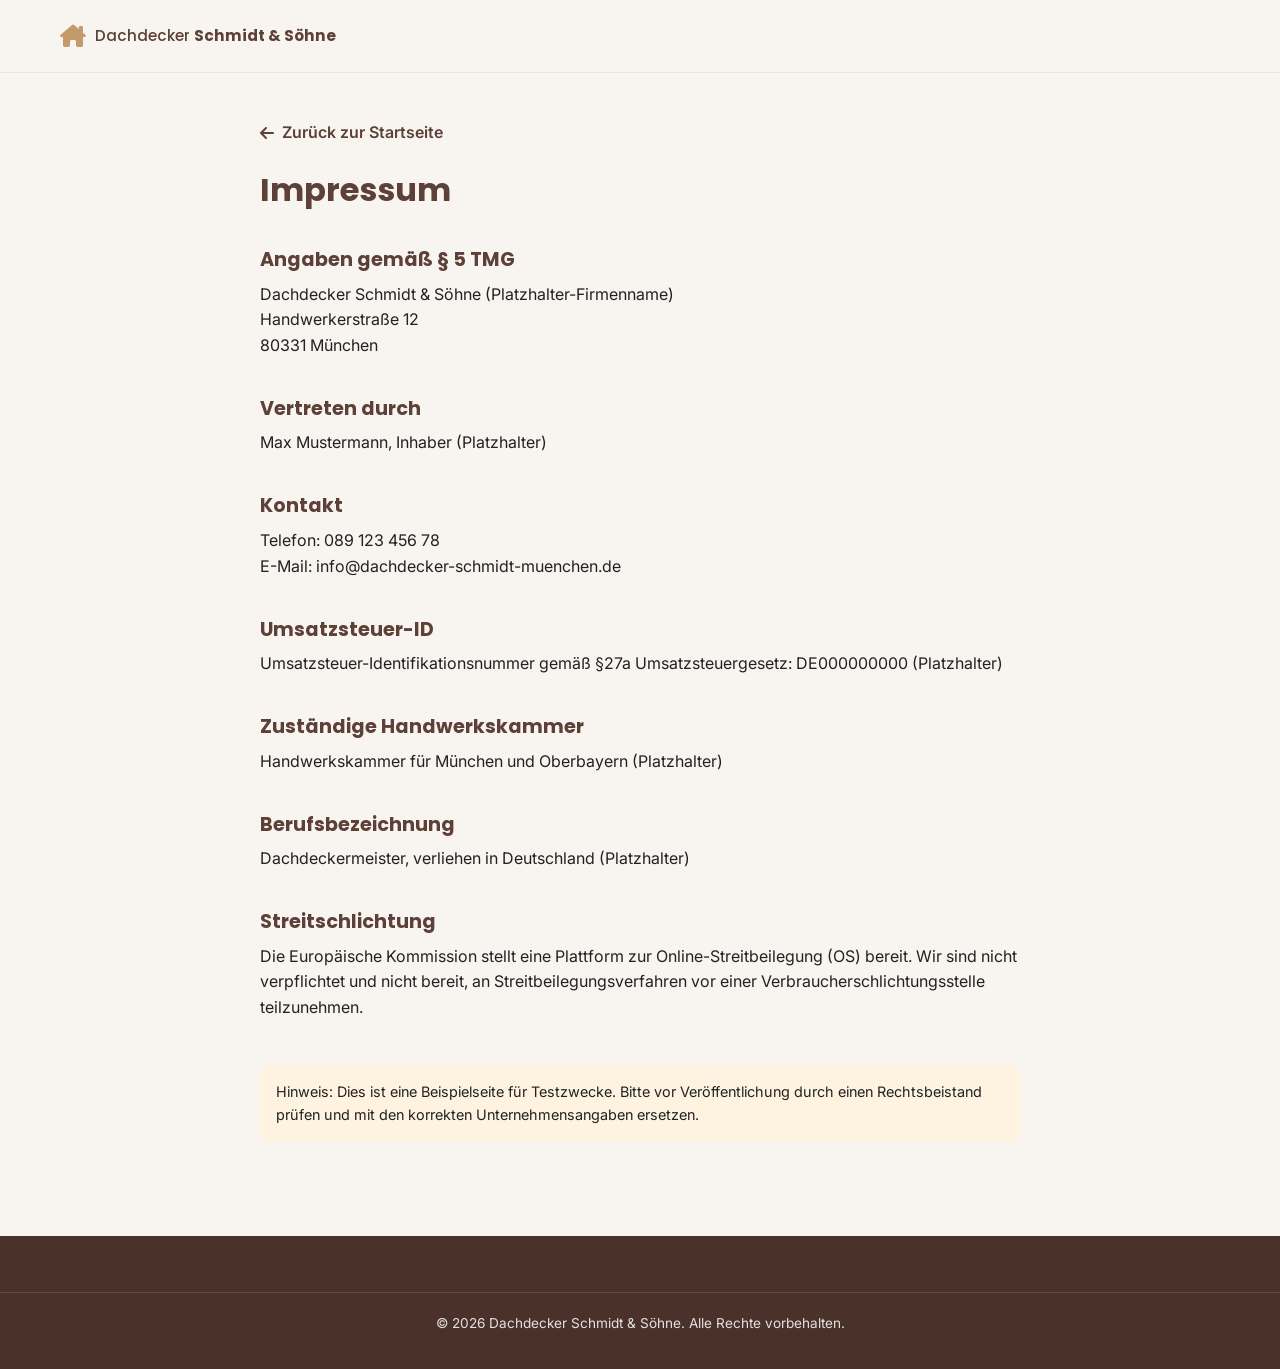
==== impressum.html @ e8b22200 "Add roofing company landing page (demo) Mobile-first landing page for a fictional roofing business w" ====
<!DOCTYPE html>
<!--
  Platzhalter-Seite. Inhalte gemäß § 5 TMG vor Live-Schaltung durch einen
  Rechtsbeistand prüfen und mit den echten Unternehmensdaten befüllen.
-->
<html lang="de">
<head>
<meta charset="UTF-8">
<meta name="viewport" content="width=device-width, initial-scale=1.0">
<title>Impressum | Dachdecker Schmidt &amp; Söhne</title>
<meta name="robots" content="noindex, follow">
<link rel="icon" href="data:image/svg+xml,%3Csvg xmlns='http://www.w3.org/2000/svg' viewBox='0 0 100 100'%3E%3Crect width='100' height='100' rx='20' fill='%235D4037'/%3E%3Cpath d='M20 55 L50 30 L80 55' stroke='%23C49A6C' stroke-width='7' fill='none' stroke-linecap='round' stroke-linejoin='round'/%3E%3Crect x='32' y='55' width='36' height='24' fill='%23F8F5F1'/%3E%3C/svg%3E">
<link href="https://fonts.googleapis.com/css2?family=Poppins:wght@500;600;700&amp;family=Inter:wght@400;500;600&amp;display=swap" rel="stylesheet">
<link rel="stylesheet" href="https://cdnjs.cloudflare.com/ajax/libs/font-awesome/6.5.1/css/all.min.css" integrity="sha512-DTOQO9RWCH3ppGqcWaEA1BIZOC6xxalwEsw9c2QQeAIftl+Vegovlnee1c9QX4TctnWMn13TZye+giMm8e2LwA==" crossorigin="anonymous" referrerpolicy="no-referrer">
<link rel="stylesheet" href="css/style.css">
<style>
  .legal-main { padding: 48px 0 80px; max-width: 760px; }
  .legal-main h2 { margin-top: 2em; font-size: 1.2rem; }
  .legal-main a.back { display:inline-flex; align-items:center; gap:8px; margin-bottom:24px; font-weight:600; color: var(--color-primary); }
</style>
</head>
<body>
<header class="site-header">
  <div class="container header-inner">
    <a href="index.html" class="logo">
      <i class="fa-solid fa-house-chimney" aria-hidden="true"></i>
      <span>Dachdecker <strong>Schmidt &amp; Söhne</strong></span>
    </a>
  </div>
</header>

<main class="container legal-main">
  <a class="back" href="index.html"><i class="fa-solid fa-arrow-left" aria-hidden="true"></i> Zurück zur Startseite</a>
  <h1>Impressum</h1>

  <h2>Angaben gemäß § 5 TMG</h2>
  <p>
    Dachdecker Schmidt &amp; Söhne (Platzhalter-Firmenname)<br>
    Handwerkerstraße 12<br>
    80331 München
  </p>

  <h2>Vertreten durch</h2>
  <p>Max Mustermann, Inhaber (Platzhalter)</p>

  <h2>Kontakt</h2>
  <p>
    Telefon: 089 123 456 78<br>
    E-Mail: info@dachdecker-schmidt-muenchen.de
  </p>

  <h2>Umsatzsteuer-ID</h2>
  <p>Umsatzsteuer-Identifikationsnummer gemäß §27a Umsatzsteuergesetz: DE000000000 (Platzhalter)</p>

  <h2>Zuständige Handwerkskammer</h2>
  <p>Handwerkskammer für München und Oberbayern (Platzhalter)</p>

  <h2>Berufsbezeichnung</h2>
  <p>Dachdeckermeister, verliehen in Deutschland (Platzhalter)</p>

  <h2>Streitschlichtung</h2>
  <p>
    Die Europäische Kommission stellt eine Plattform zur Online-Streitbeilegung (OS) bereit.
    Wir sind nicht verpflichtet und nicht bereit, an Streitbeilegungsverfahren vor einer
    Verbraucherschlichtungsstelle teilzunehmen.
  </p>

  <p style="margin-top:3em; padding:16px; background:#fdf3e0; border-radius:8px; font-size:0.9rem;">
    Hinweis: Dies ist eine Beispielseite für Testzwecke. Bitte vor Veröffentlichung durch
    einen Rechtsbeistand prüfen und mit den korrekten Unternehmensangaben ersetzen.
  </p>
</main>

<footer class="site-footer">
  <div class="footer-bottom">
    <div class="container">
      <p>&copy; <span id="year"></span> Dachdecker Schmidt &amp; Söhne. Alle Rechte vorbehalten.</p>
    </div>
  </div>
</footer>
<script>document.getElementById('year').textContent = new Date().getFullYear();</script>
</body>
</html>
---- css/style.css ----
/* ==========================================================================
   Dachdecker Schmidt & Söhne – Landingpage Styles
   Mobile First
   ========================================================================== */

:root {
  --color-primary: #5D4037;
  --color-primary-dark: #4A322A;
  --color-secondary: #A1887F;
  --color-bg: #F8F5F1;
  --color-accent: #C49A6C;
  --color-text: #222222;
  --color-white: #FFFFFF;
  --color-whatsapp: #25D366;

  --font-heading: 'Poppins', sans-serif;
  --font-body: 'Inter', sans-serif;

  --radius-sm: 10px;
  --radius-md: 16px;
  --radius-lg: 24px;

  --shadow-sm: 0 2px 10px rgba(93, 64, 55, 0.08);
  --shadow-md: 0 10px 30px rgba(93, 64, 55, 0.12);
  --shadow-lg: 0 20px 50px rgba(93, 64, 55, 0.18);

  --header-height: 72px;
}

* { box-sizing: border-box; }

html {
  scroll-behavior: smooth;
  scroll-padding-top: calc(var(--header-height) + 12px);
}

body {
  margin: 0;
  font-family: var(--font-body);
  color: var(--color-text);
  background: var(--color-bg);
  line-height: 1.6;
  -webkit-font-smoothing: antialiased;
}

h1, h2, h3, h4 {
  font-family: var(--font-heading);
  color: var(--color-primary);
  line-height: 1.25;
  margin: 0 0 0.5em;
}

p { margin: 0 0 1em; }
a { color: inherit; text-decoration: none; }
img { max-width: 100%; display: block; }
button { font-family: inherit; cursor: pointer; }
ul { list-style: none; margin: 0; padding: 0; }

.container {
  width: 100%;
  max-width: 1200px;
  margin: 0 auto;
  padding: 0 20px;
}

.skip-link {
  position: absolute;
  left: -999px;
  top: 0;
  background: var(--color-primary);
  color: var(--color-white);
  padding: 12px 20px;
  z-index: 2000;
  border-radius: 0 0 8px 0;
}
.skip-link:focus { left: 0; }

/* ---------- Buttons ---------- */
.btn {
  display: inline-flex;
  align-items: center;
  justify-content: center;
  gap: 10px;
  font-family: var(--font-heading);
  font-weight: 600;
  font-size: 0.95rem;
  padding: 14px 22px;
  border-radius: 50px;
  border: none;
  transition: transform 0.2s ease, box-shadow 0.2s ease, background 0.2s ease;
  white-space: nowrap;
}
.btn:hover { transform: translateY(-2px); }
.btn:focus-visible { outline: 3px solid var(--color-accent); outline-offset: 2px; }

.btn-call {
  background: var(--color-primary);
  color: var(--color-white);
  box-shadow: var(--shadow-sm);
}
.btn-call:hover { background: var(--color-primary-dark); box-shadow: var(--shadow-md); }

.btn-whatsapp {
  background: var(--color-whatsapp);
  color: var(--color-white);
  box-shadow: var(--shadow-sm);
}
.btn-whatsapp:hover { background: #1eb856; box-shadow: var(--shadow-md); }

.btn-primary {
  background: var(--color-accent);
  color: var(--color-primary-dark);
  box-shadow: var(--shadow-sm);
}
.btn-primary:hover { background: #b3854f; box-shadow: var(--shadow-md); }

.btn-small { padding: 10px 18px; font-size: 0.85rem; }
.btn-large { padding: 16px 28px; font-size: 1rem; }
.btn-block { width: 100%; margin-bottom: 12px; }

/* ---------- Header ---------- */
.site-header {
  position: sticky;
  top: 0;
  z-index: 1000;
  background: rgba(248, 245, 241, 0.9);
  backdrop-filter: blur(10px);
  -webkit-backdrop-filter: blur(10px);
  box-shadow: 0 1px 0 rgba(93, 64, 55, 0.08);
  height: var(--header-height);
  display: flex;
  align-items: center;
}

.header-inner {
  display: flex;
  align-items: center;
  justify-content: space-between;
  gap: 16px;
}

.logo {
  display: flex;
  align-items: center;
  gap: 10px;
  font-family: var(--font-heading);
  font-weight: 500;
  color: var(--color-primary);
  font-size: 0.95rem;
  flex-shrink: 0;
}
.logo i { font-size: 1.4rem; color: var(--color-accent); }
.logo strong { font-weight: 700; }

.header-actions {
  display: flex;
  align-items: center;
  gap: 12px;
}

.header-actions .btn span { display: none; }

.nav-toggle {
  width: 40px;
  height: 40px;
  border: none;
  background: transparent;
  display: flex;
  flex-direction: column;
  justify-content: center;
  align-items: center;
  gap: 5px;
}
.nav-toggle span {
  display: block;
  width: 22px;
  height: 2px;
  background: var(--color-primary);
  border-radius: 2px;
  transition: transform 0.25s ease, opacity 0.25s ease;
}
.nav-toggle.is-open span:nth-child(1) { transform: translateY(7px) rotate(45deg); }
.nav-toggle.is-open span:nth-child(2) { opacity: 0; }
.nav-toggle.is-open span:nth-child(3) { transform: translateY(-7px) rotate(-45deg); }

.main-nav {
  position: fixed;
  top: var(--header-height);
  left: 0;
  right: 0;
  background: var(--color-white);
  box-shadow: var(--shadow-md);
  max-height: 0;
  overflow: hidden;
  transition: max-height 0.3s ease;
}
.main-nav.is-open { max-height: 400px; }
.main-nav ul { display: flex; flex-direction: column; padding: 8px 20px 16px; }
.main-nav a {
  display: block;
  padding: 14px 4px;
  font-weight: 500;
  border-bottom: 1px solid rgba(93,64,55,0.08);
}

/* ---------- Hero ---------- */
.hero {
  position: relative;
  padding: 64px 0 56px;
  overflow: hidden;
}

.hero-bg {
  position: absolute;
  inset: 0;
  background:
    radial-gradient(circle at 15% 20%, rgba(196, 154, 108, 0.35), transparent 45%),
    linear-gradient(135deg, var(--color-primary) 0%, var(--color-primary-dark) 55%, #3a2924 100%);
  z-index: 0;
}
.hero-bg::after {
  content: "";
  position: absolute;
  inset: 0;
  opacity: 0.12;
  background-image: repeating-linear-gradient(
    45deg,
    var(--color-accent) 0,
    var(--color-accent) 2px,
    transparent 2px,
    transparent 22px
  );
}

.hero-inner { position: relative; z-index: 1; }

.hero-content { max-width: 640px; color: var(--color-white); }

.hero .eyebrow {
  color: var(--color-accent);
  font-weight: 600;
  letter-spacing: 0.06em;
  text-transform: uppercase;
  font-size: 0.8rem;
  margin-bottom: 10px;
}

.hero h1 {
  color: var(--color-white);
  font-size: clamp(2rem, 6vw, 3.2rem);
  margin-bottom: 16px;
}

.hero-sub {
  color: rgba(255,255,255,0.88);
  font-size: 1.05rem;
  max-width: 540px;
}

.hero-buttons {
  display: flex;
  flex-direction: column;
  gap: 14px;
  margin: 28px 0 24px;
}

.hero-trust {
  display: flex;
  flex-direction: column;
  gap: 6px;
  color: var(--color-white);
  font-size: 0.95rem;
}

.stars { color: var(--color-accent); font-size: 1.1rem; letter-spacing: 2px; }

/* ---------- Sections (generic) ---------- */
.section { padding: 64px 0; }
.section-alt { background: var(--color-white); }

.eyebrow {
  color: var(--color-accent);
  font-weight: 600;
  letter-spacing: 0.06em;
  text-transform: uppercase;
  font-size: 0.8rem;
  margin-bottom: 8px;
}

.section-title { font-size: clamp(1.6rem, 4vw, 2.2rem); }
.section-sub { color: var(--color-secondary); max-width: 560px; }

.center { text-align: center; margin-left: auto; margin-right: auto; }

.grid { display: grid; gap: 24px; margin-top: 40px; }

/* ---------- Cards (generic) ---------- */
.card {
  background: var(--color-white);
  border-radius: var(--radius-md);
  padding: 28px 24px;
  box-shadow: var(--shadow-sm);
  transition: transform 0.25s ease, box-shadow 0.25s ease;
}
.card:hover { transform: translateY(-6px); box-shadow: var(--shadow-md); }

/* ---------- Services ---------- */
.grid-services { grid-template-columns: 1fr; }

.service-card { display: flex; flex-direction: column; }
.card-icon {
  width: 56px;
  height: 56px;
  border-radius: var(--radius-sm);
  background: linear-gradient(135deg, var(--color-accent), var(--color-secondary));
  color: var(--color-white);
  display: flex;
  align-items: center;
  justify-content: center;
  font-size: 1.4rem;
  margin-bottom: 18px;
}
.service-card h3 { font-size: 1.15rem; margin-bottom: 8px; }
.service-card p { color: var(--color-secondary); font-size: 0.95rem; flex-grow: 1; }
.card-link {
  color: var(--color-primary);
  font-weight: 600;
  font-size: 0.9rem;
  display: inline-flex;
  align-items: center;
  gap: 6px;
  margin-top: 12px;
  transition: gap 0.2s ease;
}
.card-link:hover { gap: 10px; color: var(--color-accent); }

/* ---------- Benefits ---------- */
.grid-benefits { grid-template-columns: 1fr; }
.benefit {
  background: var(--color-bg);
  border-radius: var(--radius-md);
  padding: 26px 22px;
  text-align: center;
}
.benefit i { font-size: 2rem; color: var(--color-accent); margin-bottom: 14px; }
.benefit h3 { font-size: 1.05rem; margin-bottom: 6px; }
.benefit p { color: var(--color-secondary); font-size: 0.92rem; margin: 0; }

/* ---------- Gallery ---------- */
.grid-gallery { grid-template-columns: 1fr; }
.gallery-item { margin: 0; }
.gallery-compare {
  position: relative;
  border-radius: var(--radius-md);
  overflow: hidden;
  box-shadow: var(--shadow-sm);
  aspect-ratio: 4 / 3;
  isolation: isolate;
}
.gallery-before, .gallery-after {
  position: absolute;
  inset: 0;
  display: flex;
  align-items: flex-end;
  padding: 16px;
  color: var(--color-white);
  font-family: var(--font-heading);
  font-weight: 600;
}
.gallery-before {
  background: linear-gradient(160deg, var(--color-secondary), #7a675e);
}
.gallery-after {
  background: linear-gradient(160deg, var(--color-primary), var(--color-primary-dark));
  opacity: 0;
  transition: opacity 0.4s ease;
}
.gallery-2 .gallery-after,
.gallery-2.gallery-before { background: linear-gradient(160deg, #8a9a8c, #56675a); }
.gallery-after.gallery-2 { background: linear-gradient(160deg, var(--color-primary), #3a2924); }
.gallery-3.gallery-before { background: linear-gradient(160deg, #a68a6e, #7a5f45); }
.gallery-after.gallery-3 { background: linear-gradient(160deg, var(--color-primary-dark), #2c1f1a); }

.gallery-compare:hover .gallery-after,
.gallery-compare:focus-within .gallery-after { opacity: 1; }

.gallery-item figcaption { padding: 16px 4px 0; }
.gallery-item h3 { font-size: 1.05rem; margin-bottom: 4px; }
.gallery-item p { color: var(--color-secondary); font-size: 0.92rem; margin: 0; }

/* ---------- Reviews ---------- */
.review-summary {
  text-align: center;
  margin-top: 24px;
}
.review-summary p { color: var(--color-secondary); }
.grid-reviews { grid-template-columns: 1fr; }
.review-card p:first-of-type { margin-top: 14px; font-style: italic; }
.review-author { font-weight: 600; color: var(--color-primary); margin: 0; }

/* ---------- Steps ---------- */
.steps {
  display: grid;
  grid-template-columns: 1fr;
  gap: 32px;
  margin-top: 40px;
  counter-reset: step;
}
.step { text-align: center; position: relative; }
.step-number {
  width: 64px;
  height: 64px;
  border-radius: 50%;
  background: var(--color-primary);
  color: var(--color-white);
  display: flex;
  align-items: center;
  justify-content: center;
  font-size: 1.4rem;
  margin: 0 auto 16px;
  box-shadow: var(--shadow-sm);
}
.step h3 { font-size: 1.05rem; margin-bottom: 6px; }
.step p { color: var(--color-secondary); font-size: 0.92rem; margin: 0; }

/* ---------- Contact ---------- */
.contact-grid {
  display: grid;
  grid-template-columns: 1fr;
  gap: 28px;
  margin-top: 40px;
}

.contact-form {
  background: var(--color-bg);
  border-radius: var(--radius-lg);
  padding: 28px 24px;
  box-shadow: var(--shadow-sm);
}

.form-row { margin-bottom: 18px; }
.form-row label {
  display: block;
  font-weight: 600;
  font-size: 0.9rem;
  margin-bottom: 6px;
  color: var(--color-primary);
}
.form-row input[type="text"],
.form-row input[type="tel"],
.form-row input[type="email"],
.form-row textarea {
  width: 100%;
  padding: 12px 14px;
  border-radius: var(--radius-sm);
  border: 1px solid rgba(93,64,55,0.2);
  background: var(--color-white);
  font-family: var(--font-body);
  font-size: 0.95rem;
  color: var(--color-text);
  transition: border-color 0.2s ease, box-shadow 0.2s ease;
}
.form-row input:focus, .form-row textarea:focus {
  outline: none;
  border-color: var(--color-accent);
  box-shadow: 0 0 0 3px rgba(196, 154, 108, 0.25);
}
.form-row input:user-invalid,
.form-row textarea:user-invalid { border-color: #c0392b; }

.form-checkbox {
  display: flex;
  align-items: flex-start;
  gap: 10px;
}
.form-checkbox input { margin-top: 4px; }
.form-checkbox label { font-weight: 400; font-size: 0.88rem; color: var(--color-text); }
.form-checkbox a { color: var(--color-primary); text-decoration: underline; }

.form-success {
  display: flex;
  align-items: center;
  gap: 10px;
  background: #e6f6ec;
  color: #1e7b3f;
  padding: 14px 16px;
  border-radius: var(--radius-sm);
  font-size: 0.92rem;
  margin-top: 12px;
}
.form-success[hidden] { display: none; }

.contact-box {
  background: var(--color-primary);
  color: var(--color-white);
  border-radius: var(--radius-lg);
  padding: 28px 24px;
  box-shadow: var(--shadow-md);
}
.contact-box h3 { color: var(--color-white); margin-bottom: 16px; }
.contact-box .btn-call { background: var(--color-accent); color: var(--color-primary-dark); }
.contact-box .btn-call:hover { background: #b3854f; }

.contact-info { margin-top: 20px; display: flex; flex-direction: column; gap: 12px; }
.contact-info li { display: flex; align-items: flex-start; gap: 10px; font-size: 0.9rem; }
.contact-info i { color: var(--color-accent); margin-top: 3px; }
.contact-info a { color: var(--color-white); text-decoration: underline; }

/* ---------- Sticky Mobile Buttons ---------- */
.sticky-mobile {
  position: fixed;
  bottom: 0;
  left: 0;
  right: 0;
  display: flex;
  z-index: 999;
  box-shadow: 0 -4px 20px rgba(0,0,0,0.15);
}
.sticky-btn {
  flex: 1;
  display: flex;
  align-items: center;
  justify-content: center;
  gap: 8px;
  padding: 16px 0;
  font-family: var(--font-heading);
  font-weight: 600;
  font-size: 0.95rem;
  color: var(--color-white);
}
.sticky-call { background: var(--color-primary); }
.sticky-whatsapp { background: var(--color-whatsapp); }

/* ---------- Footer ---------- */
.site-footer {
  background: var(--color-primary-dark);
  color: rgba(255,255,255,0.85);
  padding-top: 56px;
}
.footer-inner {
  display: grid;
  grid-template-columns: 1fr;
  gap: 32px;
  padding-bottom: 40px;
}
.logo-footer { color: var(--color-white); margin-bottom: 12px; }
.footer-col h4 {
  color: var(--color-white);
  font-size: 1rem;
  margin-bottom: 14px;
}
.footer-col ul { display: flex; flex-direction: column; gap: 10px; }
.footer-col a:hover { color: var(--color-accent); }
.footer-col i { color: var(--color-accent); margin-right: 8px; }

.footer-bottom {
  border-top: 1px solid rgba(255,255,255,0.12);
  padding: 20px 0 100px;
  font-size: 0.85rem;
  text-align: center;
}

/* ---------- Reveal animation ---------- */
[data-reveal] {
  opacity: 0;
  transform: translateY(24px);
  transition: opacity 0.6s ease, transform 0.6s ease;
}
[data-reveal].is-visible {
  opacity: 1;
  transform: translateY(0);
}

@media (prefers-reduced-motion: reduce) {
  [data-reveal] { opacity: 1; transform: none; transition: none; }
  html { scroll-behavior: auto; }
}

/* ==========================================================================
   Tablet & Desktop
   ========================================================================== */
@media (min-width: 768px) {
  .grid-services { grid-template-columns: repeat(2, 1fr); }
  .grid-benefits { grid-template-columns: repeat(3, 1fr); }
  .grid-gallery { grid-template-columns: repeat(2, 1fr); }
  .grid-reviews { grid-template-columns: repeat(3, 1fr); }
  .steps { grid-template-columns: repeat(5, 1fr); }
  .footer-inner { grid-template-columns: repeat(2, 1fr); }
  .contact-grid { grid-template-columns: 1.4fr 1fr; align-items: start; }
  .hero-buttons { flex-direction: row; }
}

@media (min-width: 1024px) {
  .nav-toggle { display: none; }
  .main-nav {
    position: static;
    max-height: none;
    overflow: visible;
    background: transparent;
    box-shadow: none;
  }
  .main-nav ul { flex-direction: row; gap: 8px; }
  .main-nav a { border-bottom: none; padding: 8px 14px; border-radius: 50px; }
  .main-nav a:hover { background: rgba(93,64,55,0.08); }

  .header-actions .btn span { display: inline; }

  .grid-services { grid-template-columns: repeat(3, 1fr); }
  .grid-benefits { grid-template-columns: repeat(6, 1fr); }
  .grid-gallery { grid-template-columns: repeat(3, 1fr); }
  .footer-inner { grid-template-columns: 2fr 1fr 1fr 1fr 1fr; }

  .sticky-mobile { display: none; }
  .footer-bottom { padding-bottom: 20px; }
}

@media (min-width: 1280px) {
  .grid-services { grid-template-columns: repeat(5, 1fr); }
}
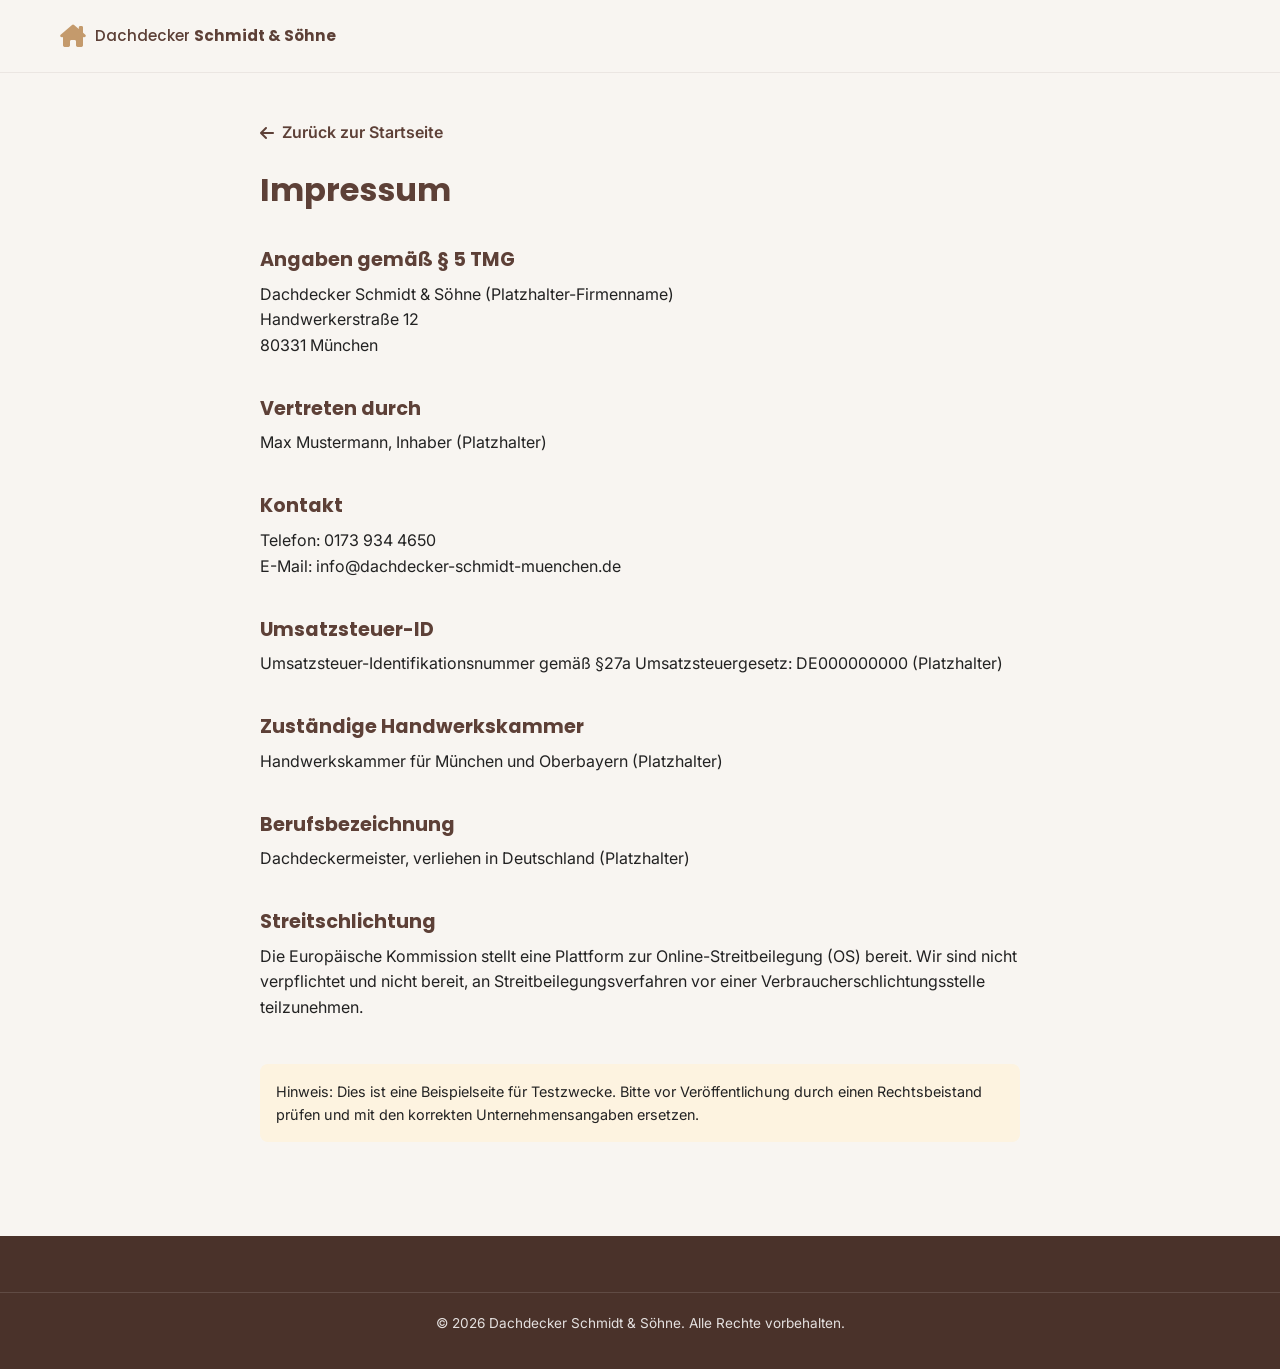
==== commit 02cf954a: "Update phone/WhatsApp number to +49 173 9344650 Use the same mobile number for all call buttons and " ====
--- a/impressum.html
+++ b/impressum.html
@@ -45,7 +45,7 @@
 
   <h2>Kontakt</h2>
   <p>
-    Telefon: 089 123 456 78<br>
+    Telefon: 0173 934 4650<br>
     E-Mail: info@dachdecker-schmidt-muenchen.de
   </p>
 
